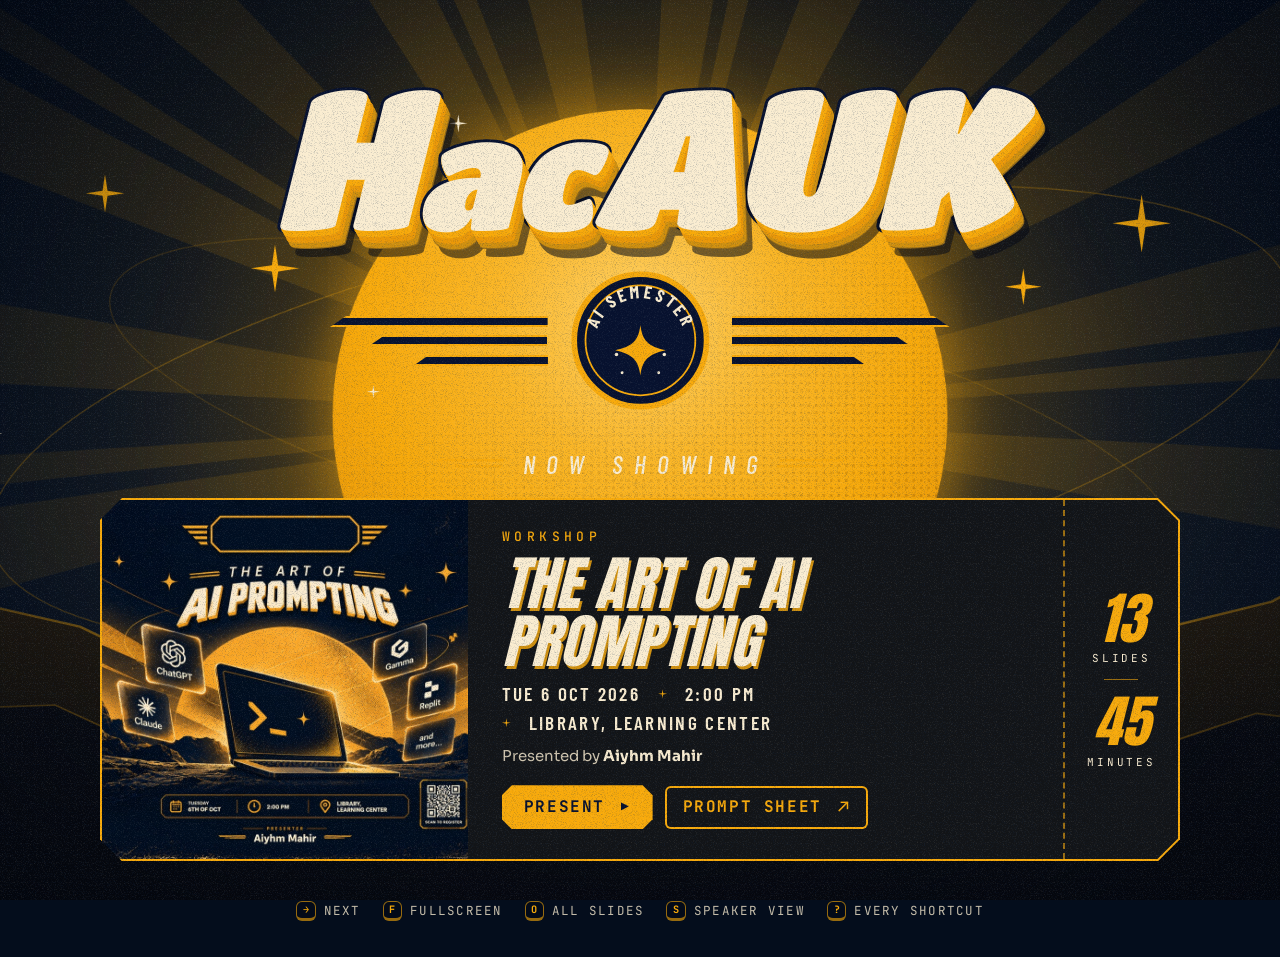
==== index.html @ 33ce970e "HacAUK presentation site with the first deck: The Art of AI Prompting Zero-build static site: librar" ====
<!doctype html>
<html lang="en">
<head>
<meta charset="utf-8">
<meta name="viewport" content="width=device-width, initial-scale=1">
<title>HacAUK — Presentations</title>
<meta name="description" content="HacAUK presentations: open a deck and present it full screen.">
<meta name="theme-color" content="#040D1C">
<link rel="icon" href="assets/img/favicon.svg" type="image/svg+xml">
<link rel="preconnect" href="https://fonts.googleapis.com">
<link rel="preconnect" href="https://fonts.gstatic.com" crossorigin>
<link rel="stylesheet" href="https://fonts.googleapis.com/css2?family=Anton&family=Titan+One&family=Barlow+Condensed:ital,wght@0,500;0,600;0,700;1,400;1,500&family=Sora:wght@400;600;700&family=JetBrains+Mono:wght@400;500;700&display=swap">
<link rel="stylesheet" href="assets/css/system.css">
<link rel="stylesheet" href="assets/css/home.css">
</head>
<body class="home">

<div class="home-bg" aria-hidden="true"><div class="home-stage"><div class="world" data-scene="night"></div></div></div>
<div class="vignette"></div>
<div class="grain"></div>

<main class="home-main">
  <header class="home-hero">
    <h1 class="brandmark home-mark" aria-label="HacAUK">H<small>ac</small>AUK</h1>
    <div class="wings home-wings">
      <span class="wing wing--l"><i></i><i></i><i></i></span>
      <span class="medal">
        <svg viewBox="0 0 200 200" role="img" aria-label="AI Semester">
          <circle cx="100" cy="100" r="94" fill="#07112E" stroke="#F8AA0B" stroke-width="8"/>
          <circle cx="100" cy="100" r="78" fill="none" stroke="#F8AA0B" stroke-width="2.5"/>
          <path id="medal-arc" d="M36 104a64 64 0 01128 0" fill="none"/>
          <text font-family="Barlow Condensed, Arial Narrow, sans-serif" font-weight="700" font-size="25" letter-spacing="4" fill="#FAEDD1"><textPath href="#medal-arc" startOffset="50%" text-anchor="middle">AI SEMESTER</textPath></text>
          <path fill="#F8AA0B" d="M100 78c2.6 22 11 30.4 36 36-25 5.6-33.4 14-36 36-2.6-22-11-30.4-36-36 25-5.6 33.4-14 36-36Z"/>
          <circle cx="66" cy="120" r="2.5" fill="#FAEDD1"/><circle cx="134" cy="120" r="2.5" fill="#FAEDD1"/><circle cx="74" cy="146" r="2" fill="#FAEDD1"/><circle cx="126" cy="146" r="2" fill="#FAEDD1"/>
        </svg>
      </span>
      <span class="wing wing--r"><i></i><i></i><i></i></span>
    </div>
  </header>

  <section class="shelf" aria-labelledby="shelf-title">
    <p class="eyebrow shelf-title" id="shelf-title"><span>Now showing</span></p>
    <div class="shelf-list" id="decks"></div>
    <noscript><p class="shelf-empty">Turn on JavaScript to list the decks, or open <a href="decks/art-of-ai-prompting/index.html">The Art of AI Prompting</a> directly.</p></noscript>
  </section>

  <footer class="home-foot">
    <span><kbd>→</kbd> next</span>
    <span><kbd>F</kbd> fullscreen</span>
    <span><kbd>O</kbd> all slides</span>
    <span><kbd>S</kbd> speaker view</span>
    <span><kbd>?</kbd> every shortcut</span>
  </footer>
</main>

<script src="assets/js/world.js"></script>
<script src="assets/js/decks.js"></script>
<script src="assets/js/home.js"></script>
</body>
</html>
---- assets/css/system.css ----
/* ==========================================================================
   HacAUK visual system
   Palette sampled from the club posters. Shared by the library page and decks.
   ========================================================================== */

:root {
  /* colour */
  --night: #040D1C;       /* latest poster: night sky */
  --navy: #07112E;        /* retro posters: card navy */
  --navy-2: #0B1A45;
  --ink: #03050A;
  --amber: #F8AA0B;
  --amber-hi: #FFC53D;
  --amber-lo: #EB9909;
  --amber-deep: #D0900F;
  --bronze: #926918;
  --bronze-lo: #6E5019;
  --umber: #2F261B;
  --cream: #FAEDD1;
  --cream-warm: #F9E7B7;
  --glow: 248, 170, 11;

  /* type */
  --font-display: 'Anton', 'Impact', 'Haettenschweiler', 'Arial Narrow Bold', sans-serif;
  --font-brand: 'Titan One', 'Arial Rounded MT Bold', 'Arial Black', sans-serif;
  --font-cond: 'Barlow Condensed', 'Avenir Next Condensed', 'Arial Narrow', sans-serif;
  --font-body: 'Sora', 'Avenir Next', 'Segoe UI', system-ui, sans-serif;
  --font-mono: 'JetBrains Mono', ui-monospace, 'SF Mono', Menlo, Consolas, monospace;

  /* motion */
  --ease-out: cubic-bezier(.16, 1, .3, 1);
  --ease-in: cubic-bezier(.7, 0, .84, 0);
  --ease-io: cubic-bezier(.76, 0, .24, 1);
  --ease-back: cubic-bezier(.34, 1.56, .64, 1);

  /* the poster "3D" letter extrude: amber stepping down to bronze, then a hard drop shadow */
  --extrude:
    .0035em .0065em 0 var(--amber), .007em .013em 0 var(--amber), .0105em .0195em 0 var(--amber),
    .014em .026em 0 var(--amber), .0175em .0325em 0 var(--amber), .021em .039em 0 var(--amber-lo),
    .0245em .0455em 0 var(--amber-lo), .028em .052em 0 var(--amber-lo), .0315em .0585em 0 var(--amber-lo),
    .035em .065em 0 var(--amber-deep), .0385em .0715em 0 var(--amber-deep), .042em .078em 0 var(--amber-deep),
    .0455em .0845em 0 var(--amber-deep), .049em .091em 0 var(--bronze),
    .075em .13em 0 rgba(3, 8, 20, .55);
  --extrude-dark:
    .0035em .0065em 0 var(--amber-deep), .007em .013em 0 var(--amber-deep), .0105em .0195em 0 var(--amber-deep),
    .014em .026em 0 var(--bronze), .0175em .0325em 0 var(--bronze), .021em .039em 0 var(--bronze),
    .0245em .0455em 0 var(--bronze), .028em .052em 0 var(--bronze-lo), .0315em .0585em 0 var(--bronze-lo),
    .035em .065em 0 var(--bronze-lo), .0385em .0715em 0 var(--bronze-lo), .042em .078em 0 var(--umber),
    .0455em .0845em 0 var(--umber), .049em .091em 0 var(--umber),
    .075em .13em 0 rgba(3, 8, 20, .55);

  --star: polygon(50% 0, 56.5% 43.5%, 100% 50%, 56.5% 56.5%, 50% 100%, 43.5% 56.5%, 0 50%, 43.5% 43.5%);
}

*, *::before, *::after { box-sizing: border-box; }

/* ==========================================================================
   World — the persistent backdrop. 1920x1080 coordinates, bleeds past the stage.
   ========================================================================== */

.world {
  position: absolute; inset: 0; pointer-events: none;
  --sun-x: 960px; --sun-y: 640px; --sun-s: 1;
  --rays: .1; --rays-solid: 9%; --rays-reach: 60%;
  --floor: 0; --terrain: 1; --orbits: .55; --glow-o: 1; --stars: 1; --dim: 0;
  --world-dur: 1.5s;
}
.world[data-scene="burst"] { --rays: 1; --rays-solid: 99%; --rays-reach: 100%; --floor: 1; --terrain: 0; --orbits: 0; --glow-o: 0; }
.world[data-scene="dusk"] { --rays: .18; --rays-reach: 70%; --orbits: .3; }
.world[data-scene="void"] { --rays: .05; --orbits: 0; --stars: .55; --dim: .3; }
.world.is-instant, .world.is-instant * { transition: none !important; }
.world.is-still * { animation: none !important; }

.w-sky {
  position: absolute; inset: -1600px;
  background: linear-gradient(180deg, #030A17 0%, var(--night) 40%, #061329 62%, #07142E 100%);
}
.world[data-scene="burst"] .w-sky { background: var(--navy); }

.w-anchor {
  position: absolute; left: 0; top: 0; width: 0; height: 0;
  transform: translate3d(var(--sun-x), var(--sun-y), 0);
  transition: transform var(--world-dur) var(--ease-io);
  will-change: transform;
}
.w-glow {
  position: absolute; left: -1300px; top: -1300px; width: 2600px; height: 2600px; border-radius: 50%;
  background: radial-gradient(circle closest-side, rgba(var(--glow), .36) 0, rgba(var(--glow), .17) 26%, rgba(var(--glow), .05) 52%, transparent 74%);
  opacity: var(--glow-o);
  transform: scale(calc(.5 + var(--sun-s) * .5));
  transition: opacity .9s, transform var(--world-dur) var(--ease-io);
}
.w-rays {
  position: absolute; left: -1900px; top: -1900px; width: 3800px; height: 3800px;
  opacity: var(--rays); transition: opacity .9s;
  -webkit-mask-image: radial-gradient(circle closest-side, #000 0, #000 var(--rays-solid), transparent var(--rays-reach));
  mask-image: radial-gradient(circle closest-side, #000 0, #000 var(--rays-solid), transparent var(--rays-reach));
}
.w-rays i {
  position: absolute; inset: 0; border-radius: 50%;
  background:
    repeating-conic-gradient(from 3deg, var(--amber) 0 6.9deg, transparent 7.05deg 17.9deg, var(--amber) 18deg),
    repeating-conic-gradient(from 12deg, var(--amber) 0 2.5deg, transparent 2.65deg 35.9deg, var(--amber) 36deg);
  animation: w-spin 260s linear infinite;
}
.w-orbits {
  position: absolute; left: -900px; top: -420px; width: 1800px; height: 840px;
  opacity: var(--orbits);
  transform: scale(calc(.45 + var(--sun-s) * .55));
  transition: opacity .9s, transform var(--world-dur) var(--ease-io);
}
.w-orbits svg { display: block; width: 100%; height: 100%; overflow: visible; }
.w-orbits ellipse { fill: none; stroke: var(--amber); stroke-width: 1.6; }
.w-orbits .wo-a { stroke-opacity: .55; }
.w-orbits .wo-b { stroke-opacity: .3; }
.w-sun {
  position: absolute; left: -410px; top: -410px; width: 820px; height: 820px; border-radius: 50%;
  transform: scale(var(--sun-s));
  transition: transform var(--world-dur) var(--ease-io);
  background: radial-gradient(circle at 50% 34%, #FFD166 0, #FBB727 28%, var(--amber) 54%, #E79508 80%, #C57B05 100%);
  box-shadow: 0 0 70px 10px rgba(var(--glow), .5), 0 0 200px 70px rgba(var(--glow), .2);
}
.w-sun i {
  position: absolute; inset: 0; border-radius: 50%; opacity: .75;
  background: radial-gradient(circle, rgba(120, 70, 0, .55) 0 1.7px, transparent 2.3px) 0 0 / 10px 10px;
  -webkit-mask-image: linear-gradient(155deg, transparent 32%, #000 100%);
  mask-image: linear-gradient(155deg, transparent 32%, #000 100%);
}
.world[data-scene="burst"] .w-sun { background: var(--amber); box-shadow: none; }

.w-stars { position: absolute; inset: 0; opacity: var(--stars); transition: opacity .9s; }
.spark { display: block; aspect-ratio: 1; background: var(--amber); clip-path: var(--star); }
.w-star { position: absolute; translate: -50% -50%; animation: w-twinkle 5s ease-in-out infinite; }
.w-star--cream { background: var(--cream); }

.w-terrain {
  position: absolute; left: -480px; top: 0; width: 2880px; height: 1500px;
  opacity: var(--terrain);
  transform: translate3d(0, calc((1 - var(--terrain)) * 320px), 0);
  transition: opacity .7s, transform 1.2s var(--ease-io);
}
.w-terrain svg { display: block; width: 100%; height: 100%; }
.w-terrain::after { content: ''; position: absolute; left: -1400px; right: -1400px; top: 1499px; height: 1800px; background: var(--ink); }

.w-mesa { position: absolute; left: -480px; top: 520px; width: 2880px; height: 900px; opacity: var(--floor); transition: opacity .5s; }
.w-mesa svg { display: block; width: 100%; height: 100%; }
.w-floor {
  position: absolute; left: -1400px; right: -1400px; top: 900px; height: 1900px; overflow: hidden;
  background: var(--navy); opacity: var(--floor); transition: opacity .5s;
  perspective: 420px; perspective-origin: 50% 0;
}
.w-floor-plane {
  position: absolute; left: 0; right: 0; top: -240px; height: 2400px; transform-origin: 50% 240px;
  background-image:
    linear-gradient(90deg, transparent calc(50% - 1.5px), rgba(248, 170, 11, .95) calc(50% - 1.5px) calc(50% + 1.5px), transparent calc(50% + 1.5px)),
    linear-gradient(180deg, rgba(248, 170, 11, .95) 0 3px, transparent 3px);
  background-size: 240px 240px, 240px 240px;
  background-position: 50% 0, 0 0;
  transform: rotateX(72deg);
  animation: w-floor 3.2s linear infinite;
}
.w-floor::before { content: ''; position: absolute; left: 0; right: 0; top: 0; height: 4px; background: var(--amber); z-index: 2; }
.w-floor::after {
  content: ''; position: absolute; inset: 0; z-index: 1;
  background: linear-gradient(180deg, var(--navy) 0, rgba(7, 17, 46, .72) 5%, rgba(7, 17, 46, 0) 26%);
}
.w-dim { position: absolute; inset: -1600px; background: var(--night); opacity: var(--dim); transition: opacity .9s; }

@keyframes w-spin { to { transform: rotate(360deg); } }
@keyframes w-twinkle {
  0%, 100% { transform: scale(1) rotate(0deg); }
  46% { transform: scale(.3) rotate(42deg); }
  54% { transform: scale(.3) rotate(48deg); }
}
@keyframes w-floor {
  from { transform: rotateX(72deg) translate3d(0, 0, 0); }
  to { transform: rotateX(72deg) translate3d(0, 240px, 0); }
}

/* print grain + vignette + the worn cream card border of the retro posters */
.grain, .vignette, .frame { position: fixed; inset: 0; pointer-events: none; }
.grain {
  z-index: 7; opacity: .34;
  background-image: url("data:image/svg+xml,%3Csvg xmlns='http://www.w3.org/2000/svg' width='260' height='260'%3E%3Cfilter id='a' x='0' y='0' width='100%25' height='100%25'%3E%3CfeTurbulence type='fractalNoise' baseFrequency='.85' numOctaves='2' seed='7' stitchTiles='stitch'/%3E%3CfeColorMatrix values='0 0 0 0 .98 0 0 0 0 .93 0 0 0 0 .82 1.9 0 0 0 -1.02'/%3E%3C/filter%3E%3Cfilter id='b' x='0' y='0' width='100%25' height='100%25'%3E%3CfeTurbulence type='fractalNoise' baseFrequency='1.1' numOctaves='2' seed='23' stitchTiles='stitch'/%3E%3CfeColorMatrix values='0 0 0 0 .01 0 0 0 0 .03 0 0 0 0 .08 0 2.2 0 0 -1.12'/%3E%3C/filter%3E%3Crect width='100%25' height='100%25' filter='url(%23a)' opacity='.5'/%3E%3Crect width='100%25' height='100%25' filter='url(%23b)'/%3E%3C/svg%3E");
}
.vignette { z-index: 6; background: radial-gradient(ellipse at 50% 46%, transparent 52%, rgba(2, 5, 12, .62) 100%); }
.frame { z-index: 8; opacity: 0; transition: opacity .45s; }
.frame::before {
  content: ''; position: absolute; inset: clamp(8px, 1.3vmin, 20px); border-radius: clamp(14px, 2.6vmin, 38px);
  box-shadow: 0 0 0 80px var(--cream), inset 0 0 0 2px rgba(7, 17, 46, .55), inset 0 0 70px rgba(3, 8, 20, .5);
}
body[data-scene="burst"] .frame { opacity: 1; }
body[data-scene="burst"] .vignette { opacity: .45; }

/* ==========================================================================
   Shared components
   ========================================================================== */

/* fat italic poster lettering */
.display {
  margin: 0; font-family: var(--font-display); font-style: italic; font-weight: 400; text-transform: uppercase;
  line-height: .96; letter-spacing: .012em; color: var(--cream);
  -webkit-text-stroke: .034em var(--navy); paint-order: stroke fill;
  text-shadow: var(--extrude);
}
.display--amber { color: var(--amber); text-shadow: var(--extrude-dark); }
.display--flat { text-shadow: .03em .05em 0 rgba(3, 8, 20, .5); }

/* the HacAUK wordmark: <span class="brandmark">H<small>ac</small>AUK</span> */
.brandmark {
  display: inline-block; font-family: var(--font-brand); font-style: italic; font-weight: 400; line-height: 1;
  letter-spacing: -.012em; color: var(--cream); white-space: nowrap;
  -webkit-text-stroke: .03em var(--navy); paint-order: stroke fill;
  text-shadow: var(--extrude);
}
.brandmark small { font-size: .76em; }

/* thin wide-tracked italic caps, flanked by speed lines */
.eyebrow {
  display: inline-flex; align-items: center; gap: .8em; margin: 0;
  font-family: var(--font-cond); font-style: italic; font-weight: 500; text-transform: uppercase;
  letter-spacing: .44em; line-height: 1; color: var(--cream); white-space: nowrap;
}
.eyebrow > span { margin-right: -.44em; }
.eyebrow::before, .eyebrow::after {
  content: ''; flex: none; width: 2.6em; height: .34em; transform: skewX(-24deg);
  background: linear-gradient(var(--amber) 0 0) 0 0 / 100% .1em no-repeat,
              linear-gradient(var(--amber) 0 0) 100% 100% / 68% .1em no-repeat;
}
.eyebrow::after {
  background: linear-gradient(var(--amber) 0 0) 0 0 / 100% .1em no-repeat,
              linear-gradient(var(--amber) 0 0) 0 100% / 68% .1em no-repeat;
}
.eyebrow--bare::before, .eyebrow--bare::after { display: none; }

/* small mono label */
.label {
  font-family: var(--font-mono); font-weight: 500; text-transform: uppercase; letter-spacing: .32em;
  color: var(--amber); line-height: 1;
}

/* winged stripe bars with a medallion */
.wings { display: inline-flex; align-items: center; justify-content: center; gap: 22px; }
.wing { display: flex; flex-direction: column; gap: 9px; width: 300px; }
.wing i { display: block; height: 11px; background: var(--amber); }
.wing i:nth-child(1) { width: 100%; }
.wing i:nth-child(2) { width: 82%; }
.wing i:nth-child(3) { width: 62%; }
.wing--l { align-items: flex-end; }
.wing--l i { clip-path: polygon(16px 0, 100% 0, 100% 100%, 0 100%); transform-origin: 100% 50%; }
.wing--r { align-items: flex-start; }
.wing--r i { clip-path: polygon(0 0, calc(100% - 16px) 0, 100% 100%, 0 100%); transform-origin: 0 50%; }
.medal { flex: none; width: 170px; height: 170px; }
.medal svg { display: block; width: 100%; height: 100%; }

/* star-capped pill caption */
.pill {
  display: inline-flex; align-items: center; gap: .7em; margin: 0; padding: .4em 1em;
  border: 4px solid var(--amber); border-radius: 999px; background: var(--navy);
  font-family: var(--font-cond); font-weight: 600; letter-spacing: .03em; line-height: 1.1; color: var(--cream);
  box-shadow: 0 0 0 4px var(--navy), 0 12px 0 -1px rgba(3, 8, 20, .4);
}
.pill::before, .pill::after { content: ''; flex: none; width: .78em; aspect-ratio: 1; background: var(--amber); clip-path: var(--star); }

/* chamfered info plaque */
.plaque {
  --c: 20px; position: relative; display: inline-flex; align-items: stretch; isolation: isolate;
  padding: 2px; background: var(--amber); clip-path: polygon(var(--c) 0, calc(100% - var(--c)) 0, 100% var(--c), 100% calc(100% - var(--c)), calc(100% - var(--c)) 100%, var(--c) 100%, 0 calc(100% - var(--c)), 0 var(--c));
}
.plaque::before {
  content: ''; position: absolute; inset: 2px; z-index: -1; background: rgba(4, 11, 24, .94);
  --c2: calc(var(--c) - 1.2px);
  clip-path: polygon(var(--c2) 0, calc(100% - var(--c2)) 0, 100% var(--c2), 100% calc(100% - var(--c2)),
      calc(100% - var(--c2)) 100%, var(--c2) 100%, 0 calc(100% - var(--c2)), 0 var(--c2));
}
.plaque-cell {
  position: relative; display: flex; align-items: center; gap: 18px; padding: 22px 42px;
  font-family: var(--font-body); font-weight: 700; font-size: 23px; letter-spacing: .05em; line-height: 1.15;
  text-transform: uppercase; text-align: left; color: var(--cream);
}
.plaque-cell + .plaque-cell::before { content: ''; position: absolute; left: 0; top: 24%; bottom: 24%; width: 2px; background: rgba(248, 170, 11, .75); }
.plaque-cell svg { flex: none; width: 44px; height: 44px; fill: none; stroke: var(--amber); stroke-width: 2.4; stroke-linecap: round; stroke-linejoin: round; }

/* glowing glass tool tile */
.tile {
  position: relative; display: flex; flex-direction: column; align-items: center; justify-content: center; gap: 16px;
  width: 280px; aspect-ratio: 1; border-radius: 36px; color: var(--cream); text-decoration: none;
  background:
    linear-gradient(150deg, rgba(250, 237, 209, .2), rgba(250, 237, 209, .03) 44%, rgba(248, 170, 11, .12)),
    rgba(5, 11, 26, .66);
  border: 2px solid rgba(250, 237, 209, .8);
  box-shadow: 0 0 0 1.5px rgba(248, 170, 11, .55), 0 0 30px 3px rgba(var(--glow), .5),
    inset 0 0 36px rgba(var(--glow), .2), inset 0 0 0 1px rgba(var(--glow), .4);
}
.tile svg { width: 44%; height: auto; fill: none; stroke: var(--cream); stroke-width: 5; stroke-linecap: round; stroke-linejoin: round; overflow: visible; }
.tile svg .fill { fill: var(--cream); stroke: none; }
.tile b { font-family: var(--font-body); font-weight: 600; font-size: 34px; letter-spacing: -.01em; line-height: 1; white-space: nowrap; }

/* little rounded label */
.chip {
  display: inline-flex; align-items: center; gap: 12px; padding: 9px 24px 10px;
  font-family: var(--font-cond); font-weight: 600; font-size: 34px; letter-spacing: .16em; line-height: 1;
  text-transform: uppercase; color: var(--cream); white-space: nowrap;
  border: 2px solid rgba(248, 170, 11, .85); border-radius: 999px; background: rgba(4, 11, 24, .72);
}

/* "open the live demo" button */
.launch {
  --c: 13px; display: inline-flex; align-items: center; gap: 16px; padding: 17px 30px 17px 28px;
  font-family: var(--font-mono); font-weight: 700; font-size: 24px; letter-spacing: .1em; line-height: 1;
  text-transform: uppercase; text-decoration: none; white-space: nowrap; color: var(--navy);
  background: var(--amber); clip-path: polygon(var(--c) 0, calc(100% - var(--c)) 0, 100% var(--c), 100% calc(100% - var(--c)), calc(100% - var(--c)) 100%, var(--c) 100%, 0 calc(100% - var(--c)), 0 var(--c)); cursor: pointer; border: 0;
  transition: background .2s, transform .2s var(--ease-out);
}
.launch::after { content: '\2197'; font-size: 1.15em; transition: transform .25s var(--ease-out); }
.launch:hover { background: var(--amber-hi); transform: translateY(-2px); }
.launch:hover::after { transform: translate(4px, -4px); }
.launch--ghost { background: none; color: var(--amber); box-shadow: inset 0 0 0 2px var(--amber); clip-path: none; border-radius: 6px; }
.launch--ghost:hover { background: rgba(248, 170, 11, .14); }

/* terminal-style prompt card */
.prompt {
  --c: 24px; position: relative; isolation: isolate; width: 100%; padding: 2px; text-align: left;
  background: linear-gradient(120deg, var(--amber), rgba(248, 170, 11, .45) 60%, var(--amber));
  clip-path: polygon(var(--c) 0, calc(100% - var(--c)) 0, 100% var(--c), 100% calc(100% - var(--c)), calc(100% - var(--c)) 100%, var(--c) 100%, 0 calc(100% - var(--c)), 0 var(--c));
}
.prompt::before {
  content: ''; position: absolute; inset: 2px; z-index: -1; background: rgba(3, 8, 19, .95);
  --c2: calc(var(--c) - 1.2px);
  clip-path: polygon(var(--c2) 0, calc(100% - var(--c2)) 0, 100% var(--c2), 100% calc(100% - var(--c2)),
      calc(100% - var(--c2)) 100%, var(--c2) 100%, 0 calc(100% - var(--c2)), 0 var(--c2));
}
.prompt-bar {
  display: flex; align-items: center; gap: 18px; padding: 15px 30px;
  border-bottom: 1.5px solid rgba(248, 170, 11, .32);
  font-family: var(--font-mono); font-weight: 500; font-size: 19px; letter-spacing: .26em; line-height: 1;
  text-transform: uppercase; color: var(--amber);
}
.prompt-bar::before { content: ''; flex: none; width: 57px; height: 12px; background: radial-gradient(circle, var(--amber) 0 5px, transparent 5.6px) 0 0 / 19px 12px repeat-x; opacity: .9; }
.prompt-copy {
  margin-left: auto; padding: 7px 14px; border: 1.5px solid rgba(248, 170, 11, .6); border-radius: 5px; background: none;
  font: inherit; letter-spacing: .2em; text-transform: uppercase; color: var(--amber); cursor: pointer;
  transition: background .2s, color .2s;
}
.prompt-copy:hover, .prompt-copy.is-done { background: var(--amber); color: var(--navy); }
.prompt-link { margin-left: auto; letter-spacing: .08em; text-transform: none; color: var(--cream); white-space: nowrap; }
.prompt-link b { color: var(--amber-hi); font-weight: 700; }
.prompt-link + .prompt-copy { margin-left: 0; }
.prompt-text {
  margin: 0; padding: 28px 36px 34px; font-family: var(--font-mono); font-weight: 400; font-size: 33px; line-height: 1.42;
  color: var(--cream); text-wrap: pretty;
}
.prompt-text::before { content: '> '; color: var(--amber); font-weight: 700; }
.prompt-text mark { background: none; color: var(--amber-hi); }

kbd, .kbd {
  display: inline-flex; align-items: center; justify-content: center; min-width: 1.9em; padding: .18em .5em;
  font-family: var(--font-mono); font-weight: 700; font-size: .82em; line-height: 1.2; letter-spacing: 0;
  color: var(--amber); border: 1.5px solid rgba(248, 170, 11, .6); border-bottom-width: 3px; border-radius: 6px;
  background: rgba(4, 11, 24, .7);
}

/* pixel checker cluster */
.pix { display: block; width: 66px; height: 66px; background: conic-gradient(var(--amber) 25%, transparent 0 50%, var(--amber) 0 75%, transparent 0) 0 0 / 44px 44px; }

:focus-visible { outline: 3px solid var(--cream); outline-offset: 4px; }
---- assets/css/home.css ----
/* HacAUK library page */

html { height: 100%; }
body.home {
  min-height: 100%; margin: 0; background: var(--night); color: var(--cream);
  font-family: var(--font-body); -webkit-font-smoothing: antialiased; overflow-x: hidden;
}

/* the shared world, scaled to cover the window */
.home-bg { position: fixed; inset: 0; overflow: hidden; background: var(--night); }
.home-stage {
  position: absolute; left: 50%; top: 50%; width: 1920px; height: 1080px;
  transform: translate(-50%, -50%) scale(var(--scale, 1)); transform-origin: 50% 50%;
}
body.home .world { --sun-x: 960px; --sun-y: 500px; --sun-s: .9; --rays: .16; --rays-reach: 74%; }
body.home .w-anchor { animation: home-rise 2.2s var(--ease-out) both; }
@keyframes home-rise { from { transform: translate3d(960px, 1100px, 0); } }
body.home .vignette { z-index: 1; }
body.home .grain { z-index: 5; }

.home-main {
  position: relative; z-index: 2; min-height: 100vh; min-height: 100dvh; box-sizing: border-box;
  display: flex; flex-direction: column; align-items: center; justify-content: center;
  gap: clamp(26px, 4.4vh, 52px); padding: clamp(28px, 6vh, 64px) clamp(16px, 4vw, 48px) clamp(22px, 4vh, 40px);
}

/* wordmark */
.home-hero { display: flex; flex-direction: column; align-items: center; gap: clamp(10px, 2vh, 20px); }
.home-mark { margin: 0; font-size: clamp(74px, 15.5vw, 236px); animation: home-in .9s var(--ease-back) .5s both; }
.home-wings { animation: home-fade .8s ease 1.1s both; }
.home-wings .wing { width: clamp(70px, 17vw, 300px); gap: clamp(5px, .7vw, 9px); }
.home-wings .wing i { height: clamp(7px, .85vw, 12px); background: linear-gradient(var(--amber) 0 2px, var(--navy) 2px calc(100% - 2px), var(--amber) calc(100% - 2px)); }
.home-wings .medal { width: clamp(88px, 11vw, 150px); height: clamp(88px, 11vw, 150px); }
.home-wings .wing--l i { animation: wing-out .7s var(--ease-out) 1.3s both; }
.home-wings .wing--r i { animation: wing-out .7s var(--ease-out) 1.3s both; }
.home-wings .wing i:nth-child(2) { animation-delay: 1.4s; }
.home-wings .wing i:nth-child(3) { animation-delay: 1.5s; }
@keyframes home-in { from { opacity: 0; scale: 1.5; translate: 0 -30px; } }
@keyframes home-fade { from { opacity: 0; translate: 0 18px; } }
@keyframes wing-out { from { transform: scaleX(0); } }

/* shelf of decks */
.shelf { width: min(1080px, 100%); display: flex; flex-direction: column; align-items: center; gap: clamp(14px, 2.4vh, 24px); }
.shelf-title { font-size: clamp(17px, 2vw, 26px); animation: home-fade .7s ease 1.5s both; }
.shelf-list { width: 100%; display: grid; gap: 22px; }
.shelf-empty { margin: 0; text-align: center; color: var(--cream); }
.shelf-empty a { color: var(--amber); }

.ticket {
  --c: 22px; width: 100%; animation: home-fade .8s var(--ease-out) 1.7s both;
}
.ticket-in { display: grid; grid-template-columns: minmax(200px, 34%) 1fr auto; align-items: stretch; width: 100%; }
.ticket-cover { position: relative; min-height: 220px; overflow: hidden; background: var(--navy); }
.ticket-cover img { position: absolute; inset: 0; width: 100%; height: 100%; object-fit: cover; object-position: 50% 34%; display: block; transition: transform .7s var(--ease-out); }
.ticket:hover .ticket-cover img { transform: scale(1.05); }
.ticket-cover--none { display: grid; place-items: center; background: radial-gradient(circle at 50% 78%, var(--amber) 0 34%, transparent 34.5%), var(--navy); }
.ticket-body { display: flex; flex-direction: column; gap: 12px; padding: clamp(18px, 2.6vw, 30px) clamp(18px, 2.8vw, 34px); text-align: left; min-width: 0; }
.ticket-kicker { font-size: 13px; letter-spacing: .34em; }
.ticket-title { margin: 0; font-family: var(--font-display); font-style: italic; font-weight: 400; font-size: clamp(34px, 4.6vw, 62px); line-height: .98; text-transform: uppercase; letter-spacing: .01em; color: var(--cream); text-shadow: .035em .055em 0 var(--amber-deep); }
.ticket-meta { display: flex; flex-wrap: wrap; gap: 6px 18px; margin: 0; padding: 0; list-style: none; font-family: var(--font-cond); font-weight: 600; font-size: clamp(16px, 1.5vw, 20px); letter-spacing: .12em; text-transform: uppercase; color: var(--cream); }
.ticket-meta li { display: flex; align-items: center; gap: 18px; }
.ticket-meta li + li::before { content: ''; width: 9px; height: 9px; background: var(--amber); clip-path: var(--star); }
.ticket-by { margin: 0; font-size: 15px; color: rgba(250, 237, 209, .82); }
.ticket-by b { color: var(--cream); font-weight: 700; }
.ticket-actions { display: flex; flex-wrap: wrap; align-items: center; gap: 12px; margin-top: auto; padding-top: 8px; }
.ticket-actions .launch { font-size: 16px; padding: 14px 22px; --c: 10px; }
.ticket-actions .launch--ghost { padding: 12px 18px; }
.launch--play::after { content: '\25B6'; font-size: .8em; }
.ticket-stub {
  display: flex; flex-direction: column; align-items: center; justify-content: center; gap: 4px; padding: 18px 22px;
  border-left: 2px dashed rgba(248, 170, 11, .6); text-align: center; white-space: nowrap;
}
.ticket-stub b { font-family: var(--font-display); font-style: italic; font-weight: 400; font-size: clamp(40px, 4.4vw, 60px); line-height: 1; color: var(--amber); }
.ticket-stub span { font-family: var(--font-mono); font-size: 11px; letter-spacing: .26em; text-transform: uppercase; color: var(--cream); }
.ticket-stub i { display: block; width: 34px; height: 1.5px; margin: 10px 0; background: rgba(248, 170, 11, .6); }

.home-foot {
  display: flex; flex-wrap: wrap; justify-content: center; gap: 8px 22px;
  font-family: var(--font-mono); font-size: 12.5px; letter-spacing: .1em; text-transform: uppercase; color: rgba(250, 237, 209, .78);
  animation: home-fade .7s ease 2s both;
}
.home-foot span { display: inline-flex; align-items: center; gap: 8px; }

@media (max-width: 760px) {
  .ticket-in { grid-template-columns: 1fr; }
  .ticket-cover { min-height: 0; aspect-ratio: 16 / 9; }
  .ticket-stub { flex-direction: row; gap: 12px; border-left: 0; border-top: 2px dashed rgba(248, 170, 11, .6); padding: 12px 18px; }
  .ticket-stub i { width: 1.5px; height: 26px; margin: 0 6px; }
  .home-foot { display: none; }
}

@media (prefers-reduced-motion: reduce) {
  body.home *, body.home *::before, body.home *::after { animation: none !important; transition: none !important; }
}
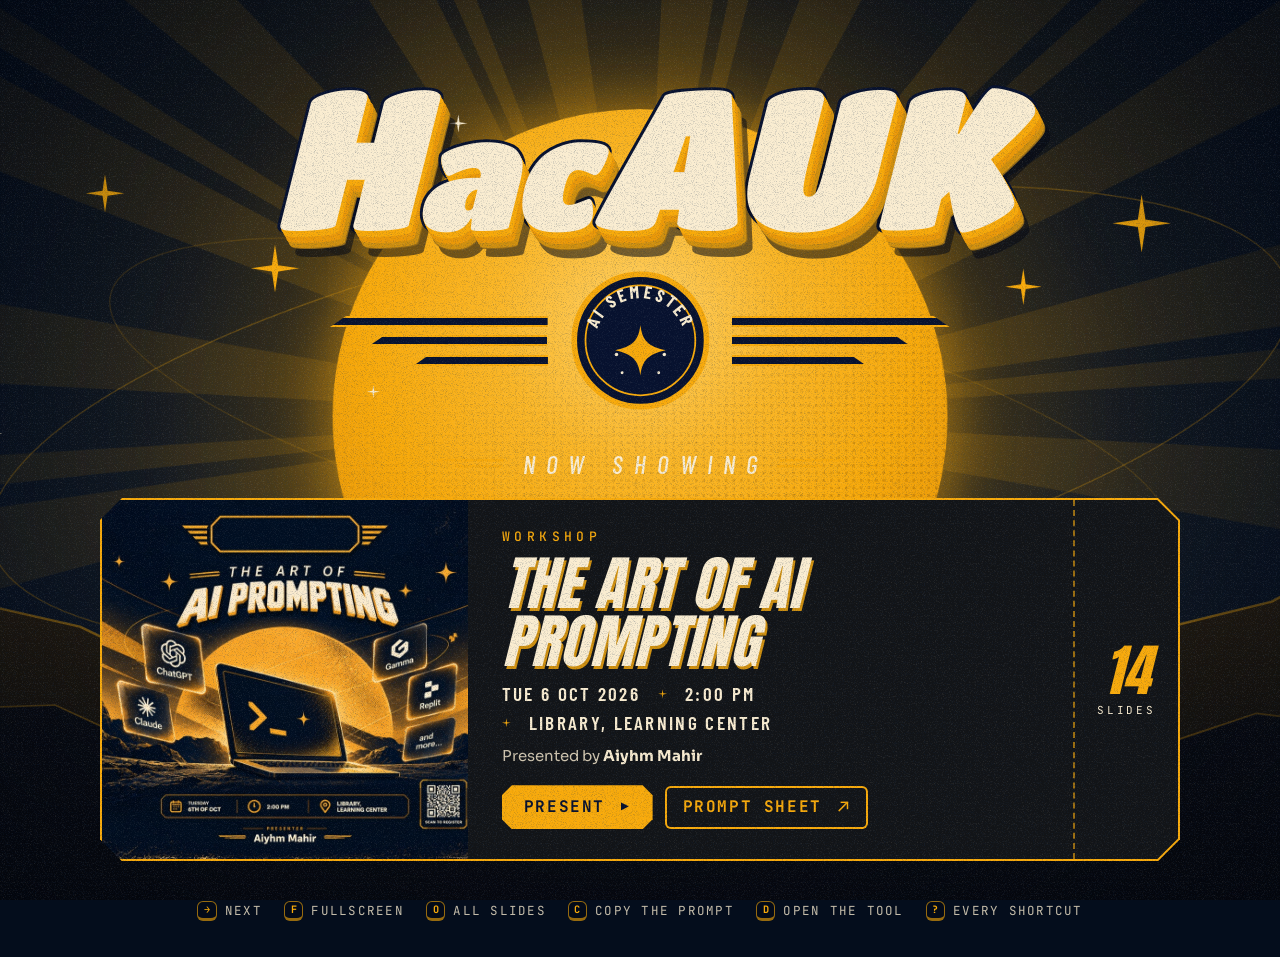
==== commit b4041ad9: "Rework the deck for mirrored presenting One mode only: remove the presenter view, speaker notes, tim" ====
--- a/index.html
+++ b/index.html
@@ -48,7 +48,8 @@
     <span><kbd>→</kbd> next</span>
     <span><kbd>F</kbd> fullscreen</span>
     <span><kbd>O</kbd> all slides</span>
-    <span><kbd>S</kbd> speaker view</span>
+    <span><kbd>C</kbd> copy the prompt</span>
+    <span><kbd>D</kbd> open the tool</span>
     <span><kbd>?</kbd> every shortcut</span>
   </footer>
 </main>
--- a/assets/css/system.css
+++ b/assets/css/system.css
@@ -295,6 +295,11 @@
 .tile svg { width: 44%; height: auto; fill: none; stroke: var(--cream); stroke-width: 5; stroke-linecap: round; stroke-linejoin: round; overflow: visible; }
 .tile svg .fill { fill: var(--cream); stroke: none; }
 .tile b { font-family: var(--font-body); font-weight: 600; font-size: 34px; letter-spacing: -.01em; line-height: 1; white-space: nowrap; }
+/* real logos: single-colour marks are tinted cream, app icons are shown as they are */
+.tile svg.logo { fill: var(--cream); stroke: none; }
+.tile img.logo { display: block; width: 46%; height: auto; aspect-ratio: 1; object-fit: cover; border-radius: 22%; }
+.tile img.logo--round { border-radius: 50%; }
+.tile img.logo--bare { border-radius: 0; object-fit: contain; }
 
 /* little rounded label */
 .chip {
--- a/assets/css/home.css
+++ b/assets/css/home.css
@@ -72,7 +72,6 @@
 }
 .ticket-stub b { font-family: var(--font-display); font-style: italic; font-weight: 400; font-size: clamp(40px, 4.4vw, 60px); line-height: 1; color: var(--amber); }
 .ticket-stub span { font-family: var(--font-mono); font-size: 11px; letter-spacing: .26em; text-transform: uppercase; color: var(--cream); }
-.ticket-stub i { display: block; width: 34px; height: 1.5px; margin: 10px 0; background: rgba(248, 170, 11, .6); }
 
 .home-foot {
   display: flex; flex-wrap: wrap; justify-content: center; gap: 8px 22px;
@@ -85,7 +84,6 @@
   .ticket-in { grid-template-columns: 1fr; }
   .ticket-cover { min-height: 0; aspect-ratio: 16 / 9; }
   .ticket-stub { flex-direction: row; gap: 12px; border-left: 0; border-top: 2px dashed rgba(248, 170, 11, .6); padding: 12px 18px; }
-  .ticket-stub i { width: 1.5px; height: 26px; margin: 0 6px; }
   .home-foot { display: none; }
 }
 
